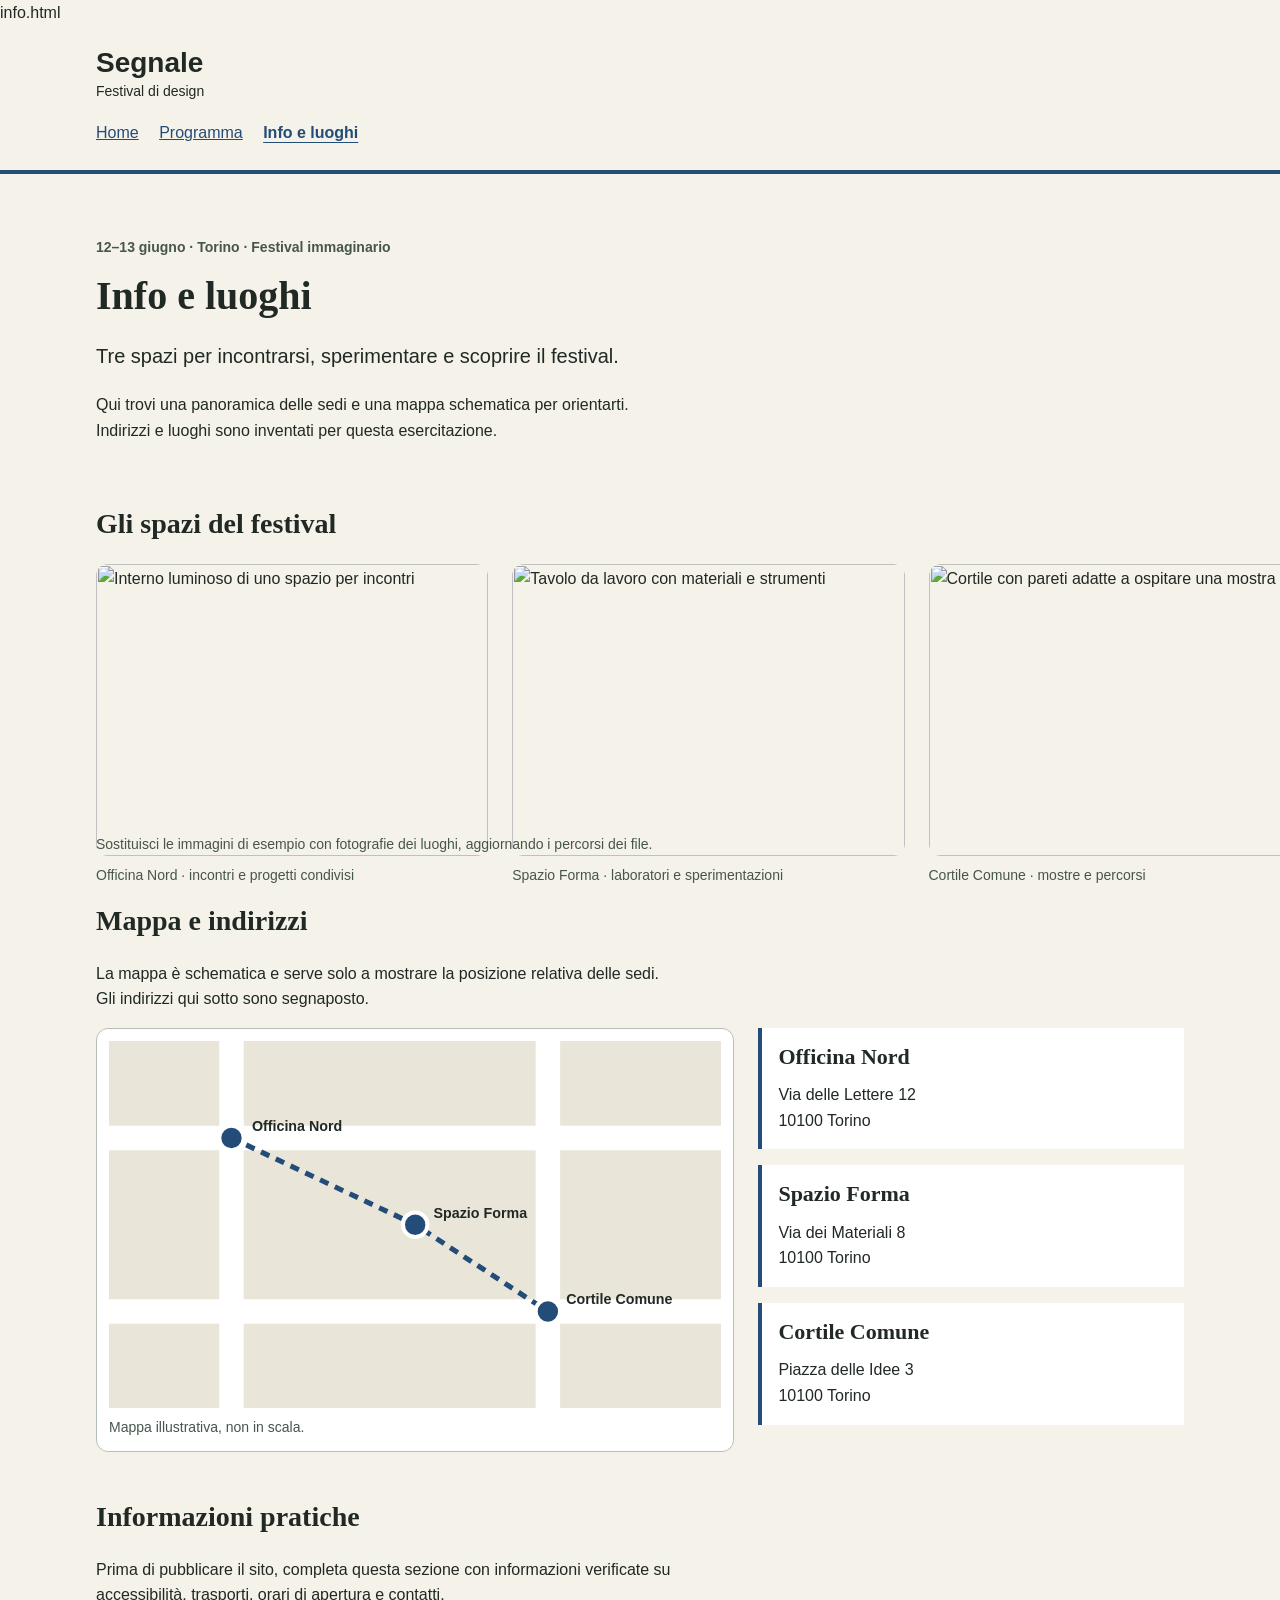
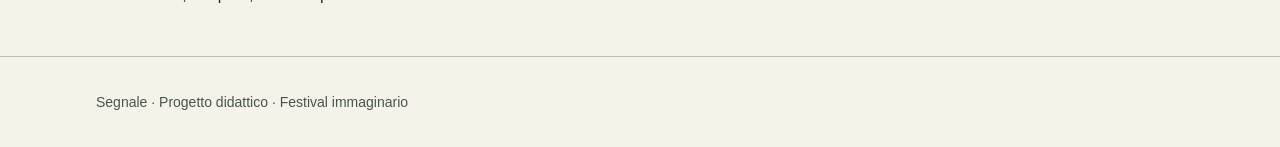
==== festival-segnale/info.html @ 9cc6844e "Info e luoghi" ====
info.html
<!doctype html>
<html lang="it">
<head>
  <meta charset="utf-8">
  <meta name="viewport" content="width=device-width, initial-scale=1">
  <title>Info e luoghi — Segnale</title>
  <link rel="stylesheet" href="style.css">
</head>
<body>
  <a class="skip-link" href="#contenuto">Vai al contenuto</a>

  <header class="site-header">
    <div class="container">
      <a class="brand" href="index.html">Segnale<span>Festival di design</span></a>
      <nav aria-label="Navigazione principale">
        <a href="index.html">Home</a>
        <a href="programma.html">Programma</a>
        <a href="info.html" aria-current="page">Info e luoghi</a>
      </nav>
    </div>
  </header>

  <main id="contenuto" class="container">
    <section class="intro">
      <p class="eyebrow">12–13 giugno · Torino · Festival immaginario</p>
      <h1>Info e luoghi</h1>
      <p class="lead">Tre spazi per incontrarsi, sperimentare e scoprire il festival.</p>
      <p class="reading-text">
        Qui trovi una panoramica delle sedi e una mappa schematica per orientarti.
        Indirizzi e luoghi sono inventati per questa esercitazione.
      </p>
    </section>

    <section class="content-section" aria-labelledby="galleria-titolo">
      <h2 id="galleria-titolo">Gli spazi del festival</h2>
      <div class="photo-gallery">
        <figure>
          <img src="assets/officina-nord.jpg" alt="Interno luminoso di uno spazio per incontri">
          <figcaption>Officina Nord · incontri e progetti condivisi</figcaption>
        </figure>
        <figure>
          <img src="assets/spazio-forma.jpg" alt="Tavolo da lavoro con materiali e strumenti">
          <figcaption>Spazio Forma · laboratori e sperimentazioni</figcaption>
        </figure>
        <figure>
          <img src="assets/cortile-comune.jpg" alt="Cortile con pareti adatte a ospitare una mostra">
          <figcaption>Cortile Comune · mostre e percorsi</figcaption>
        </figure>
      </div>
      <p class="image-note">
        Sostituisci le immagini di esempio con fotografie dei luoghi, aggiornando i percorsi dei file.
      </p>
    </section>

    <section class="content-section" aria-labelledby="mappa-titolo">
      <h2 id="mappa-titolo">Mappa e indirizzi</h2>
      <p class="reading-text">
        La mappa è schematica e serve solo a mostrare la posizione relativa delle sedi.
        Gli indirizzi qui sotto sono segnaposto.
      </p>

      <div class="map-layout">
        <div class="map-panel">
          <svg class="festival-map" viewBox="0 0 600 360" role="img"
               aria-labelledby="map-title map-desc">
            <title id="map-title">Mappa schematica delle sedi del festival</title>
            <desc id="map-desc">
              Tre sedi immaginarie collegate da un percorso: Officina Nord,
              Spazio Forma e Cortile Comune.
            </desc>

            <rect width="600" height="360" fill="#e9e5d9"/>
            <path class="map-road" d="M0 95 H600 M0 265 H600 M120 0 V360 M430 0 V360"/>
            <path class="map-route" d="M120 95 L300 180 L430 265"/>

            <circle class="map-point" cx="120" cy="95" r="12"/>
            <circle class="map-point" cx="300" cy="180" r="12"/>
            <circle class="map-point" cx="430" cy="265" r="12"/>

            <text x="140" y="88">Officina Nord</text>
            <text x="318" y="173">Spazio Forma</text>
            <text x="448" y="258">Cortile Comune</text>
          </svg>
          <p class="map-caption">Mappa illustrativa, non in scala.</p>
        </div>

        <address class="venue-addresses">
          <div>
            <h3>Officina Nord</h3>
            <p>Via delle Lettere 12<br>10100 Torino</p>
          </div>
          <div>
            <h3>Spazio Forma</h3>
            <p>Via dei Materiali 8<br>10100 Torino</p>
          </div>
          <div>
            <h3>Cortile Comune</h3>
            <p>Piazza delle Idee 3<br>10100 Torino</p>
          </div>
        </address>
      </div>
    </section>

    <section class="content-section" aria-labelledby="accesso-titolo">
      <h2 id="accesso-titolo">Informazioni pratiche</h2>
      <p class="reading-text">
        Prima di pubblicare il sito, completa questa sezione con informazioni verificate
        su accessibilità, trasporti, orari di apertura e contatti.
      </p>
    </section>
  </main>

  <footer class="site-footer">
    <div class="container">
      <p>Segnale · Progetto didattico · Festival immaginario</p>
    </div>
  </footer>
</body>
</html>
---- festival-segnale/style.css ----
/* Segnale: esempio completo della consegna su Home e Programma. */

/* Valori condivisi: le regole interessate li richiamano con var(). */
:root {
  --colore-primario: #234c78;
  --colore-primario-scuro: #163454;
  --colore-sfondo: #f5f2e9;
  --colore-testo: #202923;
  --font-testo: Arial, Helvetica, sans-serif;
  --font-titoli: Georgia, "Times New Roman", serif;
}

* {
  box-sizing: border-box;
}

body {
  margin: 0;
  background: var(--colore-sfondo);
  color: var(--colore-testo);
  font-family: var(--font-testo);
  font-size: 1rem;
  line-height: 1.6;
}

a {
  color: var(--colore-primario);
}

a:hover {
  text-decoration: underline;
}

a:focus {
  outline: 3px solid var(--colore-testo);
}

.container {
  width: 92%;
  max-width: 68rem;
  margin: 0 auto;
}

.site-header {
  padding: 1.25rem 0;
  border-bottom: 4px solid var(--colore-primario);
}

.brand {
  display: inline-block;
  color: var(--colore-testo);
  font-size: 1.75rem;
  font-weight: bold;
  line-height: 1.2;
  text-decoration: none;
}

.brand span {
  display: block;
  margin-top: 0.25rem;
  font-size: 0.875rem;
  font-weight: normal;
}

nav {
  margin-top: 1rem;
}

nav a {
  display: inline-block;
  margin-right: 1rem;
  padding: 0.25rem 0;
}


.intro {
  padding: 3rem 0 1rem;
}

.eyebrow,
.event-meta {
  color: #46564b;
  font-size: 0.875rem;
  font-weight: bold;
}

h1,
h2,
h3 {
  font-family: var(--font-titoli);
  line-height: 1.2;
}

h1 {
  max-width: 18ch;
  margin: 0.75rem 0 1.25rem;
  font-size: 2.5rem;
}

h2 {
  font-size: 1.75rem;
}

h3 {
  margin: 0.5rem 0 0.75rem;
  font-size: 1.375rem;
}

.lead {
  max-width: 48ch;
  font-size: 1.25rem;
}

.reading-text {
  max-width: 65ch;
}

.button-link {
  display: inline-block;
  margin-top: 1rem;
  padding: 0.75rem 1.25rem;
  border-radius: 0.5rem;
  background: var(--colore-primario);
  color: #ffffff;
  font-weight: bold;
  text-decoration: none;
}

.button-link:hover {
  background: var(--colore-primario-scuro);
}

.content-section {
  margin: 2rem 0 3rem;
}

.festival-image {
  display: block;
  width: 100%;
  max-width: 54rem;
  height: auto;
  margin-top: 1.5rem;
  border-radius: 0.75rem;
}

.venues {
  padding-left: 1.25rem;
}

.venues li {
  margin-bottom: 0.5rem;
}

/* Disposizione di base: una colonna. */
.event-grid {
  display: grid;
  grid-template-columns: 1fr;
  gap: 2rem;
}

.event-card {
  overflow: hidden;
  border: 1px solid #b7c0b7;
  border-radius: 0.75rem;
  background: #ffffff;
}

.event-card img {
  display: block;
  width: 100%;
  height: auto;
}

.event-body {
  padding: 1.5rem;
}

.event-place {
  margin-bottom: 0;
  color: #46564b;
  font-size: 0.875rem;
}

.site-footer {
  padding: 1.25rem 0;
  border-top: 1px solid #b7c0b7;
  color: #46564b;
  font-size: 0.875rem;
}

.skip-link {
  position: absolute;
  top: -6rem;
  left: 1rem;
  padding: 0.75rem 1rem;
  background: #ffffff;
  color: var(--colore-testo);
}

.skip-link:focus {
  top: 1rem;
}

/* Da 600 px: due colonne. */
@media (min-width: 600px) {
  .event-grid {
    grid-template-columns: repeat(2, 1fr);
  }
}

/* Da 1024 px: tre colonne. Questa regola segue quella da 600 px. */
@media (min-width: 1024px) {
  .event-grid {
    grid-template-columns: repeat(3, 1fr);
  }
}
nav a[aria-current="page"] {
  font-weight: bold;
  text-decoration: underline;
  text-underline-offset: 0.25em;
}

.photo-gallery {
  display: grid;
  grid-template-columns: 1fr;
  gap: 1.5rem;
}

.photo-gallery figure {
  margin: 0;
}

.photo-gallery img {
  display: block;
  width: 100%;
  aspect-ratio: 3 / 2;
  object-fit: cover;
  border-radius: 0.75rem;
}

.photo-gallery figcaption,
.image-note,
.map-caption {
  margin-top: 0.5rem;
  color: #46564b;
  font-size: 0.875rem;
}

.map-layout {
  display: grid;
  grid-template-columns: 1fr;
  gap: 1.5rem;
  align-items: start;
}

.map-panel {
  min-width: 0;
  padding: 0.75rem;
  border: 1px solid #b7c0b7;
  border-radius: 0.75rem;
  background: #fff;
}

.festival-map {
  display: block;
  width: 100%;
  height: auto;
  font-family: Arial, Helvetica, sans-serif;
}

.festival-map text {
  fill: #202923;
  font-size: 14px;
  font-weight: bold;
}

.map-road {
  fill: none;
  stroke: #fff;
  stroke-width: 24;
}

.map-route {
  fill: none;
  stroke: #234c78;
  stroke-width: 5;
  stroke-dasharray: 9 7;
}

.map-point {
  fill: #234c78;
  stroke: #fff;
  stroke-width: 4;
}

.map-caption {
  margin-bottom: 0;
}

.venue-addresses {
  font-style: normal;
}

.venue-addresses > div {
  margin-bottom: 1rem;
  padding: 1rem;
  border-left: 4px solid var(--colore-primario);
  background: #fff;
}

.venue-addresses h3,
.venue-addresses p {
  margin-top: 0;
}

.venue-addresses p {
  margin-bottom: 0;
}

@media (min-width: 600px) {
  .photo-gallery {
    grid-template-columns: repeat(2, 1fr);
  }
}

@media (min-width: 1024px) {
  .photo-gallery {
    grid-template-columns: repeat(3, 1fr);
  }

  .map-layout {
    grid-template-columns: 3fr 2fr;
  }
}
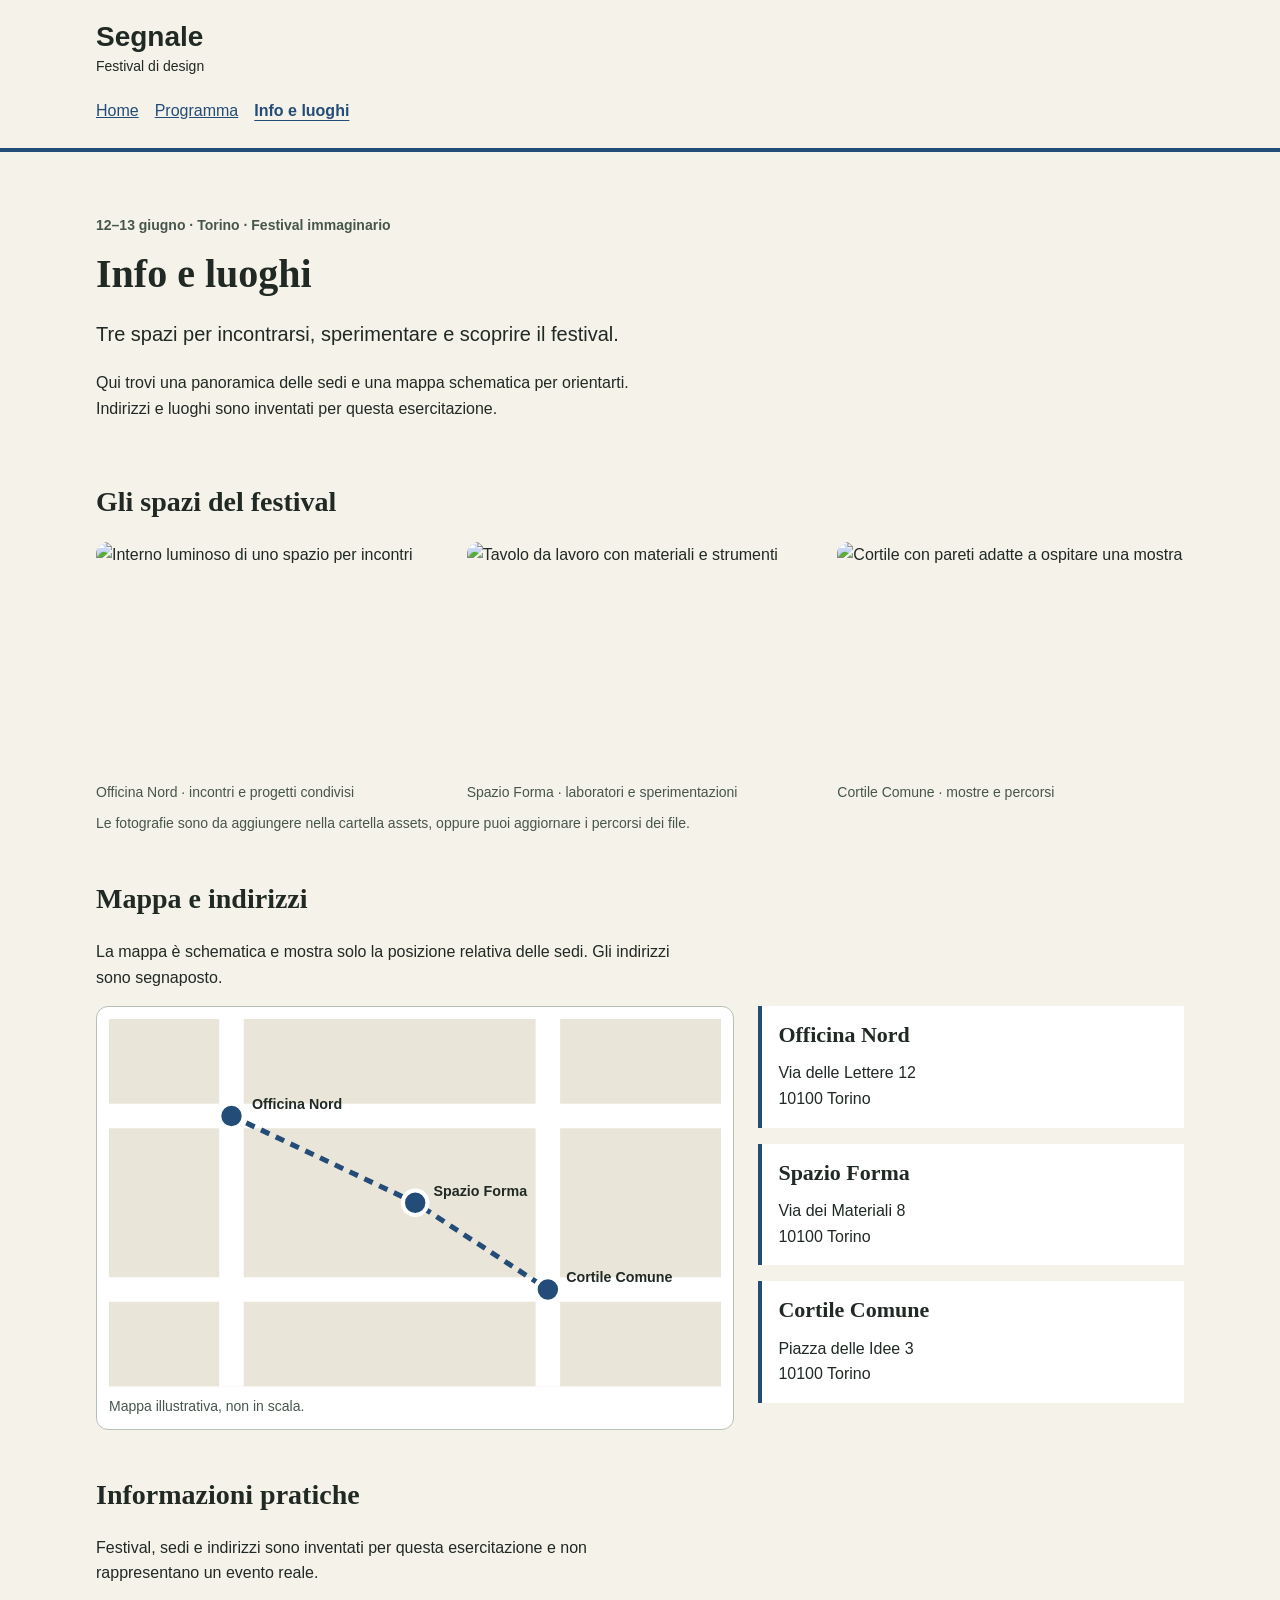
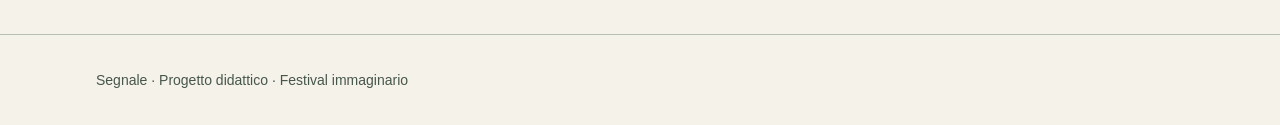
==== commit b48a882c: "Pagina e navigazione" ====
--- a/festival-segnale/info.html
+++ b/festival-segnale/info.html
@@ -1,4 +1,3 @@
-info.html
 <!doctype html>
 <html lang="it">
 <head>
@@ -12,7 +11,10 @@
 
   <header class="site-header">
     <div class="container">
-      <a class="brand" href="index.html">Segnale<span>Festival di design</span></a>
+      <a class="brand" href="index.html">
+        Segnale<span>Festival di design</span>
+      </a>
+
       <nav aria-label="Navigazione principale">
         <a href="index.html">Home</a>
         <a href="programma.html">Programma</a>
@@ -34,30 +36,34 @@
 
     <section class="content-section" aria-labelledby="galleria-titolo">
       <h2 id="galleria-titolo">Gli spazi del festival</h2>
+
       <div class="photo-gallery">
         <figure>
           <img src="assets/officina-nord.jpg" alt="Interno luminoso di uno spazio per incontri">
           <figcaption>Officina Nord · incontri e progetti condivisi</figcaption>
         </figure>
+
         <figure>
           <img src="assets/spazio-forma.jpg" alt="Tavolo da lavoro con materiali e strumenti">
           <figcaption>Spazio Forma · laboratori e sperimentazioni</figcaption>
         </figure>
+
         <figure>
           <img src="assets/cortile-comune.jpg" alt="Cortile con pareti adatte a ospitare una mostra">
           <figcaption>Cortile Comune · mostre e percorsi</figcaption>
         </figure>
       </div>
+
       <p class="image-note">
-        Sostituisci le immagini di esempio con fotografie dei luoghi, aggiornando i percorsi dei file.
+        Le fotografie sono da aggiungere nella cartella assets, oppure puoi aggiornare i percorsi dei file.
       </p>
     </section>
 
     <section class="content-section" aria-labelledby="mappa-titolo">
       <h2 id="mappa-titolo">Mappa e indirizzi</h2>
       <p class="reading-text">
-        La mappa è schematica e serve solo a mostrare la posizione relativa delle sedi.
-        Gli indirizzi qui sotto sono segnaposto.
+        La mappa è schematica e mostra solo la posizione relativa delle sedi.
+        Gli indirizzi sono segnaposto.
       </p>
 
       <div class="map-layout">
@@ -90,10 +96,12 @@
             <h3>Officina Nord</h3>
             <p>Via delle Lettere 12<br>10100 Torino</p>
           </div>
+
           <div>
             <h3>Spazio Forma</h3>
             <p>Via dei Materiali 8<br>10100 Torino</p>
           </div>
+
           <div>
             <h3>Cortile Comune</h3>
             <p>Piazza delle Idee 3<br>10100 Torino</p>
@@ -102,11 +110,11 @@
       </div>
     </section>
 
-    <section class="content-section" aria-labelledby="accesso-titolo">
-      <h2 id="accesso-titolo">Informazioni pratiche</h2>
+    <section class="content-section" aria-labelledby="info-pratiche-titolo">
+      <h2 id="info-pratiche-titolo">Informazioni pratiche</h2>
       <p class="reading-text">
-        Prima di pubblicare il sito, completa questa sezione con informazioni verificate
-        su accessibilità, trasporti, orari di apertura e contatti.
+        Festival, sedi e indirizzi sono inventati per questa esercitazione e non rappresentano
+        un evento reale.
       </p>
     </section>
   </main>
@@ -118,4 +126,3 @@
   </footer>
 </body>
 </html>
-
--- a/festival-segnale/style.css
+++ b/festival-segnale/style.css
@@ -1,6 +1,5 @@
-/* Segnale: esempio completo della consegna su Home e Programma. */
-
-/* Valori condivisi: le regole interessate li richiamano con var(). */
+/* Segnale: stili condivisi per tutte le pagine. */
+
 :root {
   --colore-primario: #234c78;
   --colore-primario-scuro: #163454;
@@ -63,15 +62,22 @@
 }
 
 nav {
+  display: flex;
+  flex-wrap: wrap;
+  gap: 0 1rem;
   margin-top: 1rem;
 }
 
 nav a {
   display: inline-block;
-  margin-right: 1rem;
   padding: 0.25rem 0;
 }
 
+nav a[aria-current="page"] {
+  font-weight: bold;
+  text-decoration: underline;
+  text-underline-offset: 0.25em;
+}
 
 .intro {
   padding: 3rem 0 1rem;
@@ -121,7 +127,7 @@
   padding: 0.75rem 1.25rem;
   border-radius: 0.5rem;
   background: var(--colore-primario);
-  color: #ffffff;
+  color: #fff;
   font-weight: bold;
   text-decoration: none;
 }
@@ -151,18 +157,19 @@
   margin-bottom: 0.5rem;
 }
 
-/* Disposizione di base: una colonna. */
+/* Programma: una colonna di base. */
 .event-grid {
   display: grid;
-  grid-template-columns: 1fr;
+  grid-template-columns: minmax(0, 1fr);
   gap: 2rem;
 }
 
 .event-card {
+  min-width: 0;
   overflow: hidden;
   border: 1px solid #b7c0b7;
   border-radius: 0.75rem;
-  background: #ffffff;
+  background: #fff;
 }
 
 .event-card img {
@@ -181,52 +188,15 @@
   font-size: 0.875rem;
 }
 
-.site-footer {
-  padding: 1.25rem 0;
-  border-top: 1px solid #b7c0b7;
-  color: #46564b;
-  font-size: 0.875rem;
-}
-
-.skip-link {
-  position: absolute;
-  top: -6rem;
-  left: 1rem;
-  padding: 0.75rem 1rem;
-  background: #ffffff;
-  color: var(--colore-testo);
-}
-
-.skip-link:focus {
-  top: 1rem;
-}
-
-/* Da 600 px: due colonne. */
-@media (min-width: 600px) {
-  .event-grid {
-    grid-template-columns: repeat(2, 1fr);
-  }
-}
-
-/* Da 1024 px: tre colonne. Questa regola segue quella da 600 px. */
-@media (min-width: 1024px) {
-  .event-grid {
-    grid-template-columns: repeat(3, 1fr);
-  }
-}
-nav a[aria-current="page"] {
-  font-weight: bold;
-  text-decoration: underline;
-  text-underline-offset: 0.25em;
-}
-
+/* Galleria della pagina Info. */
 .photo-gallery {
   display: grid;
-  grid-template-columns: 1fr;
+  grid-template-columns: minmax(0, 1fr);
   gap: 1.5rem;
 }
 
 .photo-gallery figure {
+  min-width: 0;
   margin: 0;
 }
 
@@ -246,9 +216,10 @@
   font-size: 0.875rem;
 }
 
+/* Mappa e indirizzi della pagina Info. */
 .map-layout {
   display: grid;
-  grid-template-columns: 1fr;
+  grid-template-columns: minmax(0, 1fr);
   gap: 1.5rem;
   align-items: start;
 }
@@ -298,6 +269,8 @@
 }
 
 .venue-addresses {
+  min-width: 0;
+  margin: 0;
   font-style: normal;
 }
 
@@ -317,18 +290,43 @@
   margin-bottom: 0;
 }
 
+.site-footer {
+  padding: 1.25rem 0;
+  border-top: 1px solid #b7c0b7;
+  color: #46564b;
+  font-size: 0.875rem;
+}
+
+.skip-link {
+  position: absolute;
+  top: -6rem;
+  left: 1rem;
+  z-index: 1;
+  padding: 0.75rem 1rem;
+  background: #fff;
+  color: var(--colore-testo);
+}
+
+.skip-link:focus {
+  top: 1rem;
+}
+
+/* Da 600 px: due colonne. */
 @media (min-width: 600px) {
+  .event-grid,
   .photo-gallery {
-    grid-template-columns: repeat(2, 1fr);
+    grid-template-columns: repeat(2, minmax(0, 1fr));
   }
 }
 
+/* Da 1024 px: tre colonne per eventi e galleria. */
 @media (min-width: 1024px) {
+  .event-grid,
   .photo-gallery {
-    grid-template-columns: repeat(3, 1fr);
+    grid-template-columns: repeat(3, minmax(0, 1fr));
   }
 
   .map-layout {
-    grid-template-columns: 3fr 2fr;
+    grid-template-columns: minmax(0, 3fr) minmax(0, 2fr);
   }
 }
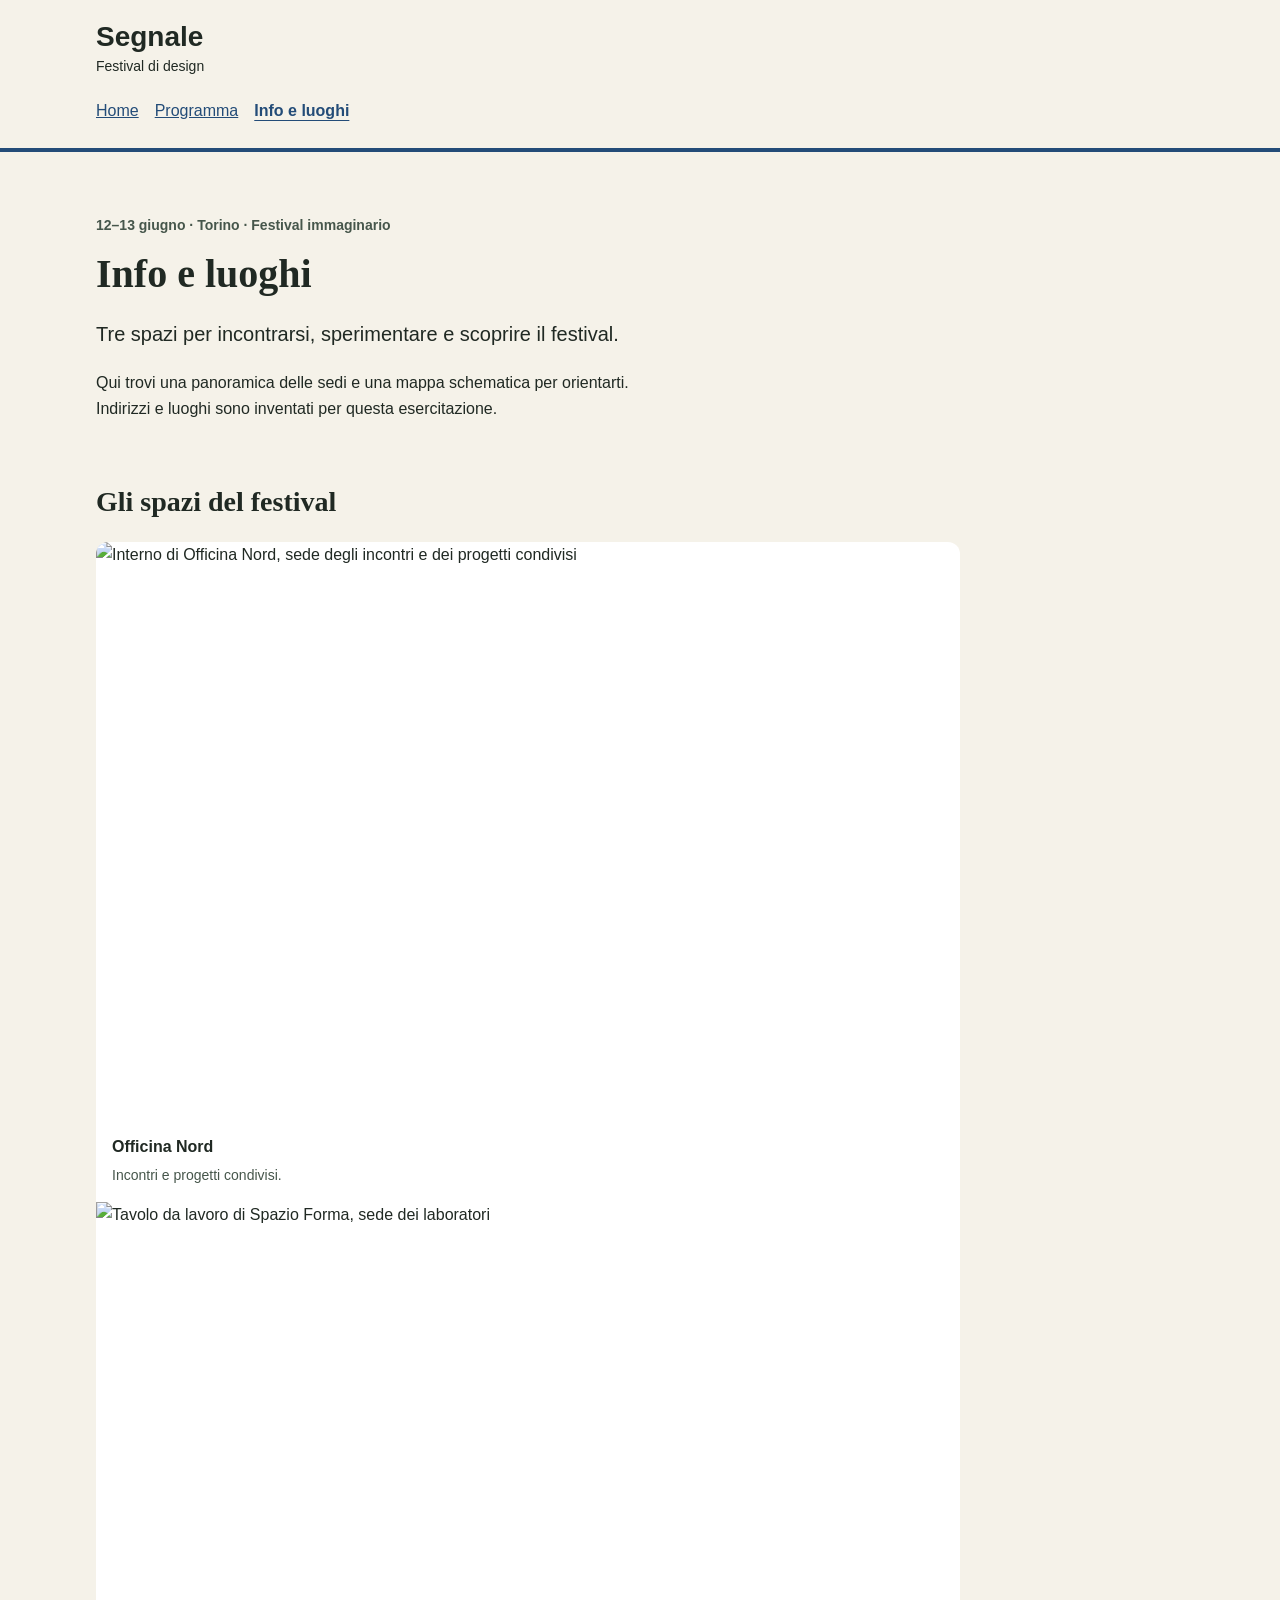
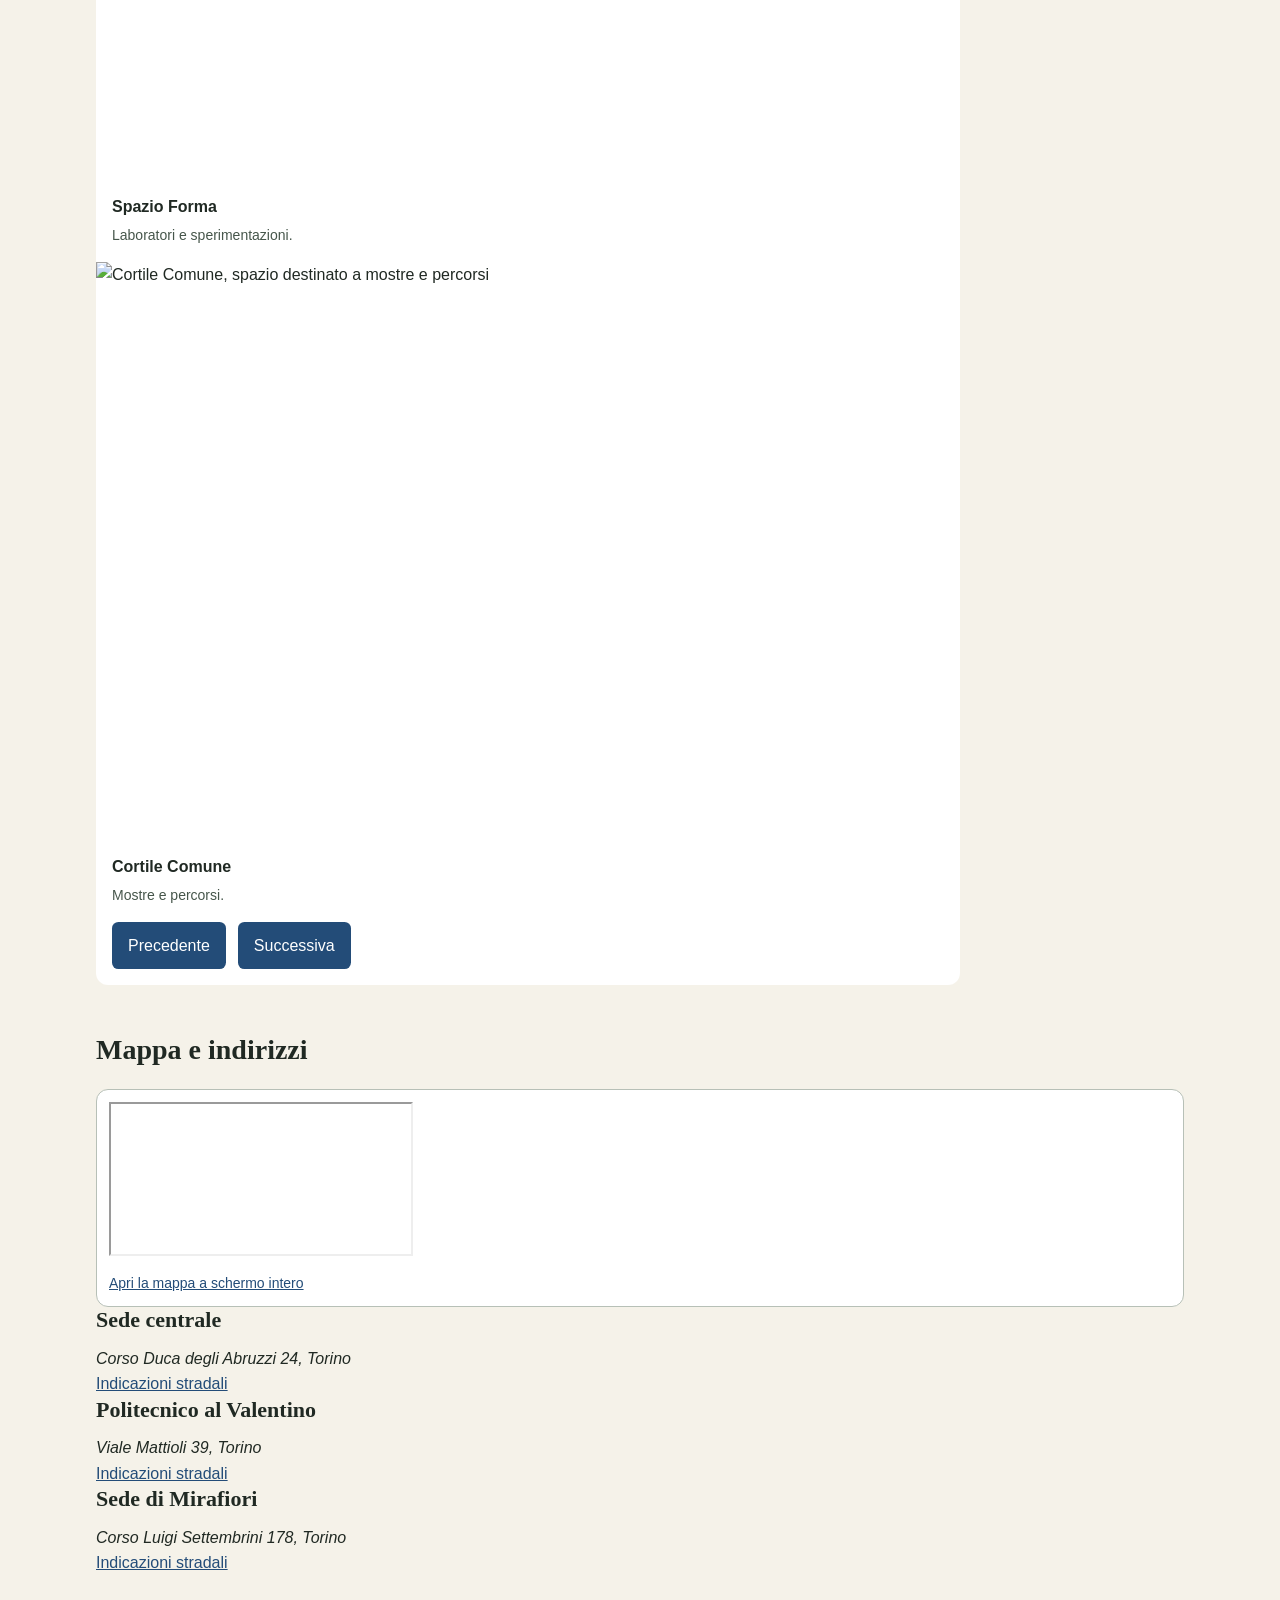
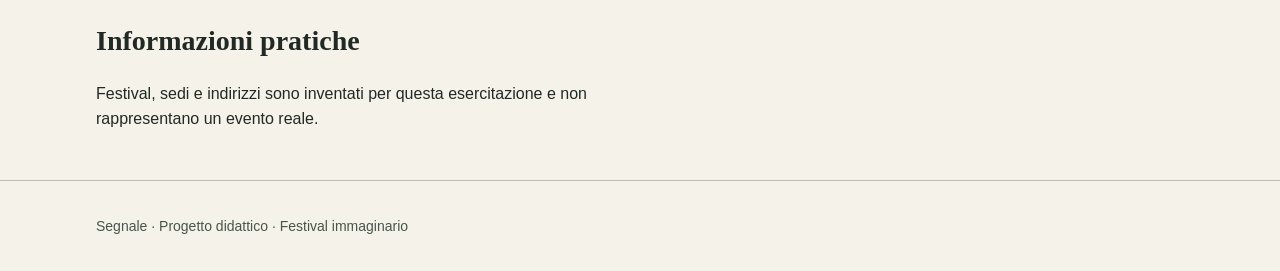
==== commit 2794097a: "Mappa" ====
--- a/festival-segnale/info.html
+++ b/festival-segnale/info.html
@@ -5,6 +5,9 @@
   <meta name="viewport" content="width=device-width, initial-scale=1">
   <title>Info e luoghi — Segnale</title>
   <link rel="stylesheet" href="style.css">
+  <link
+  rel="stylesheet"
+  href="https://cdnjs.cloudflare.com/ajax/libs/Swiper/14.4.0/swiper-bundle.min.css">
 </head>
 <body>
   <a class="skip-link" href="#contenuto">Vai al contenuto</a>
@@ -35,80 +38,111 @@
     </section>
 
     <section class="content-section" aria-labelledby="galleria-titolo">
-      <h2 id="galleria-titolo">Gli spazi del festival</h2>
+  <h2 id="galleria-titolo">Gli spazi del festival</h2>
 
-      <div class="photo-gallery">
-        <figure>
-          <img src="assets/officina-nord.jpg" alt="Interno luminoso di uno spazio per incontri">
-          <figcaption>Officina Nord · incontri e progetti condivisi</figcaption>
-        </figure>
+  <div class="swiper luoghi-swiper">
+    <div class="swiper-wrapper">
+      <figure class="swiper-slide">
+        <img
+          src="assets/luoghi/officina-nord.jpg"
+          alt="Interno di Officina Nord, sede degli incontri e dei progetti condivisi">
+        <figcaption>
+          <strong>Officina Nord</strong>
+          <span>Incontri e progetti condivisi.</span>
+        </figcaption>
+      </figure>
 
-        <figure>
-          <img src="assets/spazio-forma.jpg" alt="Tavolo da lavoro con materiali e strumenti">
-          <figcaption>Spazio Forma · laboratori e sperimentazioni</figcaption>
-        </figure>
+      <figure class="swiper-slide">
+        <img
+          src="assets/luoghi/spazio-forma.jpg"
+          alt="Tavolo da lavoro di Spazio Forma, sede dei laboratori">
+        <figcaption>
+          <strong>Spazio Forma</strong>
+          <span>Laboratori e sperimentazioni.</span>
+        </figcaption>
+      </figure>
 
-        <figure>
-          <img src="assets/cortile-comune.jpg" alt="Cortile con pareti adatte a ospitare una mostra">
-          <figcaption>Cortile Comune · mostre e percorsi</figcaption>
-        </figure>
-      </div>
+      <figure class="swiper-slide">
+        <img
+          src="assets/luoghi/cortile-comune.jpg"
+          alt="Cortile Comune, spazio destinato a mostre e percorsi">
+        <figcaption>
+          <strong>Cortile Comune</strong>
+          <span>Mostre e percorsi.</span>
+        </figcaption>
+      </figure>
+    </div>
 
-      <p class="image-note">
-        Le fotografie sono da aggiungere nella cartella assets, oppure puoi aggiornare i percorsi dei file.
-      </p>
-    </section>
+    <div class="luoghi-controls">
+      <button class="luoghi-prev" type="button" aria-label="Fotografia precedente">
+        Precedente
+      </button>
+      <button class="luoghi-next" type="button" aria-label="Fotografia successiva">
+        Successiva
+      </button>
+    </div>
+  </div>
+</section>
+
 
     <section class="content-section" aria-labelledby="mappa-titolo">
-      <h2 id="mappa-titolo">Mappa e indirizzi</h2>
-      <p class="reading-text">
-        La mappa è schematica e mostra solo la posizione relativa delle sedi.
-        Gli indirizzi sono segnaposto.
-      </p>
+  <h2 id="mappa-titolo">Mappa e indirizzi</h2>
 
-      <div class="map-layout">
-        <div class="map-panel">
-          <svg class="festival-map" viewBox="0 0 600 360" role="img"
-               aria-labelledby="map-title map-desc">
-            <title id="map-title">Mappa schematica delle sedi del festival</title>
-            <desc id="map-desc">
-              Tre sedi immaginarie collegate da un percorso: Officina Nord,
-              Spazio Forma e Cortile Comune.
-            </desc>
+  <div class="map-panel">
+    <iframe
+      class="umap-iframe"
+      src="https://umap.openstreetmap.fr/it/map/segnale-sedi-del-festival-immaginario_1479665#14/45.046875/7.649660"
+      title="Mappa delle tre sedi del festival Segnale a Torino"
+      allowfullscreen
+      loading="lazy">
+    </iframe>
 
-            <rect width="600" height="360" fill="#e9e5d9"/>
-            <path class="map-road" d="M0 95 H600 M0 265 H600 M120 0 V360 M430 0 V360"/>
-            <path class="map-route" d="M120 95 L300 180 L430 265"/>
+    <p class="map-caption">
+      <a
+        href="https://umap.openstreetmap.fr/it/map/segnale-sedi-del-festival-immaginario_1479665#14/45.046875/7.649660"
+        target="_blank"
+        rel="noopener noreferrer">
+        Apri la mappa a schermo intero
+      </a>
+    </p>
+  </div>
 
-            <circle class="map-point" cx="120" cy="95" r="12"/>
-            <circle class="map-point" cx="300" cy="180" r="12"/>
-            <circle class="map-point" cx="430" cy="265" r="12"/>
+  <div class="venue-addresses">
+    <article class="venue-address">
+      <h3>Sede centrale</h3>
+      <address>Corso Duca degli Abruzzi 24, Torino</address>
+      <a
+        href="https://www.google.com/maps/dir/?api=1&amp;destination=Corso+Duca+degli+Abruzzi+24%2C+Torino"
+        target="_blank"
+        rel="noopener noreferrer">
+        Indicazioni stradali
+      </a>
+    </article>
 
-            <text x="140" y="88">Officina Nord</text>
-            <text x="318" y="173">Spazio Forma</text>
-            <text x="448" y="258">Cortile Comune</text>
-          </svg>
-          <p class="map-caption">Mappa illustrativa, non in scala.</p>
-        </div>
+    <article class="venue-address">
+      <h3>Politecnico al Valentino</h3>
+      <address>Viale Mattioli 39, Torino</address>
+      <a
+        href="https://www.google.com/maps/dir/?api=1&amp;destination=Viale+Mattioli+39%2C+Torino"
+        target="_blank"
+        rel="noopener noreferrer">
+        Indicazioni stradali
+      </a>
+    </article>
 
-        <address class="venue-addresses">
-          <div>
-            <h3>Officina Nord</h3>
-            <p>Via delle Lettere 12<br>10100 Torino</p>
-          </div>
+    <article class="venue-address">
+      <h3>Sede di Mirafiori</h3>
+      <address>Corso Luigi Settembrini 178, Torino</address>
+      <a
+        href="https://www.google.com/maps/dir/?api=1&amp;destination=Corso+Luigi+Settembrini+178%2C+Torino"
+        target="_blank"
+        rel="noopener noreferrer">
+        Indicazioni stradali
+      </a>
+    </article>
+  </div>
+</section>
 
-          <div>
-            <h3>Spazio Forma</h3>
-            <p>Via dei Materiali 8<br>10100 Torino</p>
-          </div>
-
-          <div>
-            <h3>Cortile Comune</h3>
-            <p>Piazza delle Idee 3<br>10100 Torino</p>
-          </div>
-        </address>
-      </div>
-    </section>
 
     <section class="content-section" aria-labelledby="info-pratiche-titolo">
       <h2 id="info-pratiche-titolo">Informazioni pratiche</h2>
@@ -124,5 +158,16 @@
       <p>Segnale · Progetto didattico · Festival immaginario</p>
     </div>
   </footer>
+  <script src="https://cdnjs.cloudflare.com/ajax/libs/Swiper/14.4.0/swiper-bundle.min.js"></script>
+<script>
+  new Swiper(".luoghi-swiper", {
+    slidesPerView: 1,
+    spaceBetween: 0,
+    navigation: {
+      prevEl: ".luoghi-prev",
+      nextEl: ".luoghi-next"
+    }
+  });
+</script>
 </body>
 </html>
--- a/festival-segnale/style.css
+++ b/festival-segnale/style.css
@@ -330,3 +330,62 @@
     grid-template-columns: minmax(0, 3fr) minmax(0, 2fr);
   }
 }
+/* Galleria Swiper della pagina Info e luoghi. */
+.luoghi-swiper {
+  width: 100%;
+  max-width: 54rem;
+  min-width: 0;
+  overflow: hidden;
+  border-radius: 0.75rem;
+}
+
+.luoghi-swiper .swiper-slide {
+  min-width: 0;
+  margin: 0;
+  background: #fff;
+}
+
+.luoghi-swiper .swiper-slide img {
+  display: block;
+  width: 100%;
+  aspect-ratio: 3 / 2;
+  object-fit: cover;
+}
+
+.luoghi-swiper figcaption {
+  display: grid;
+  gap: 0.25rem;
+  padding: 1rem;
+}
+
+.luoghi-swiper figcaption span {
+  color: #46564b;
+  font-size: 0.875rem;
+}
+
+.luoghi-controls {
+  display: flex;
+  flex-wrap: wrap;
+  gap: 0.75rem;
+  padding: 0 1rem 1rem;
+  background: #fff;
+}
+
+.luoghi-controls button {
+  padding: 0.65rem 1rem;
+  border: 0;
+  border-radius: 0.4rem;
+  background: var(--colore-primario);
+  color: #fff;
+  font: inherit;
+  cursor: pointer;
+}
+
+.luoghi-controls button:hover {
+  background: var(--colore-primario-scuro);
+}
+
+.luoghi-controls button:focus-visible {
+  outline: 3px solid var(--colore-testo);
+  outline-offset: 3px;
+}
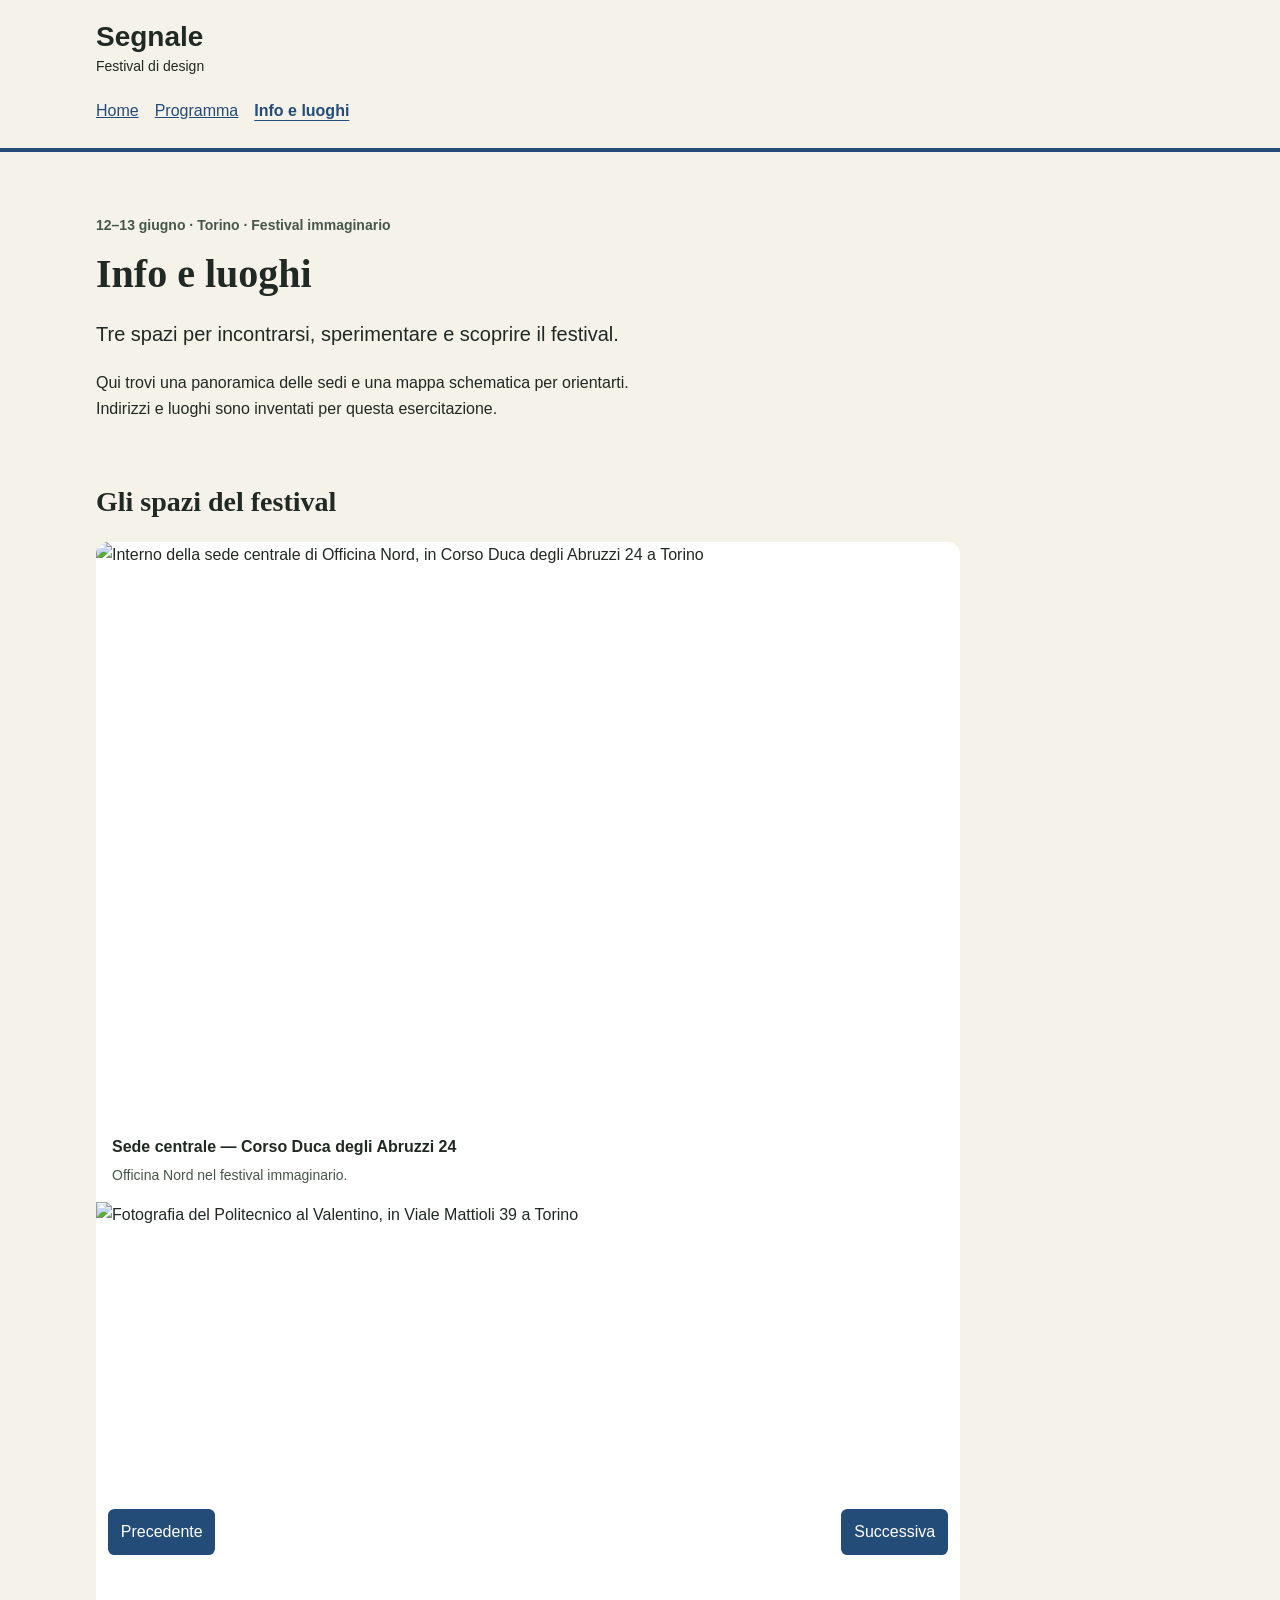
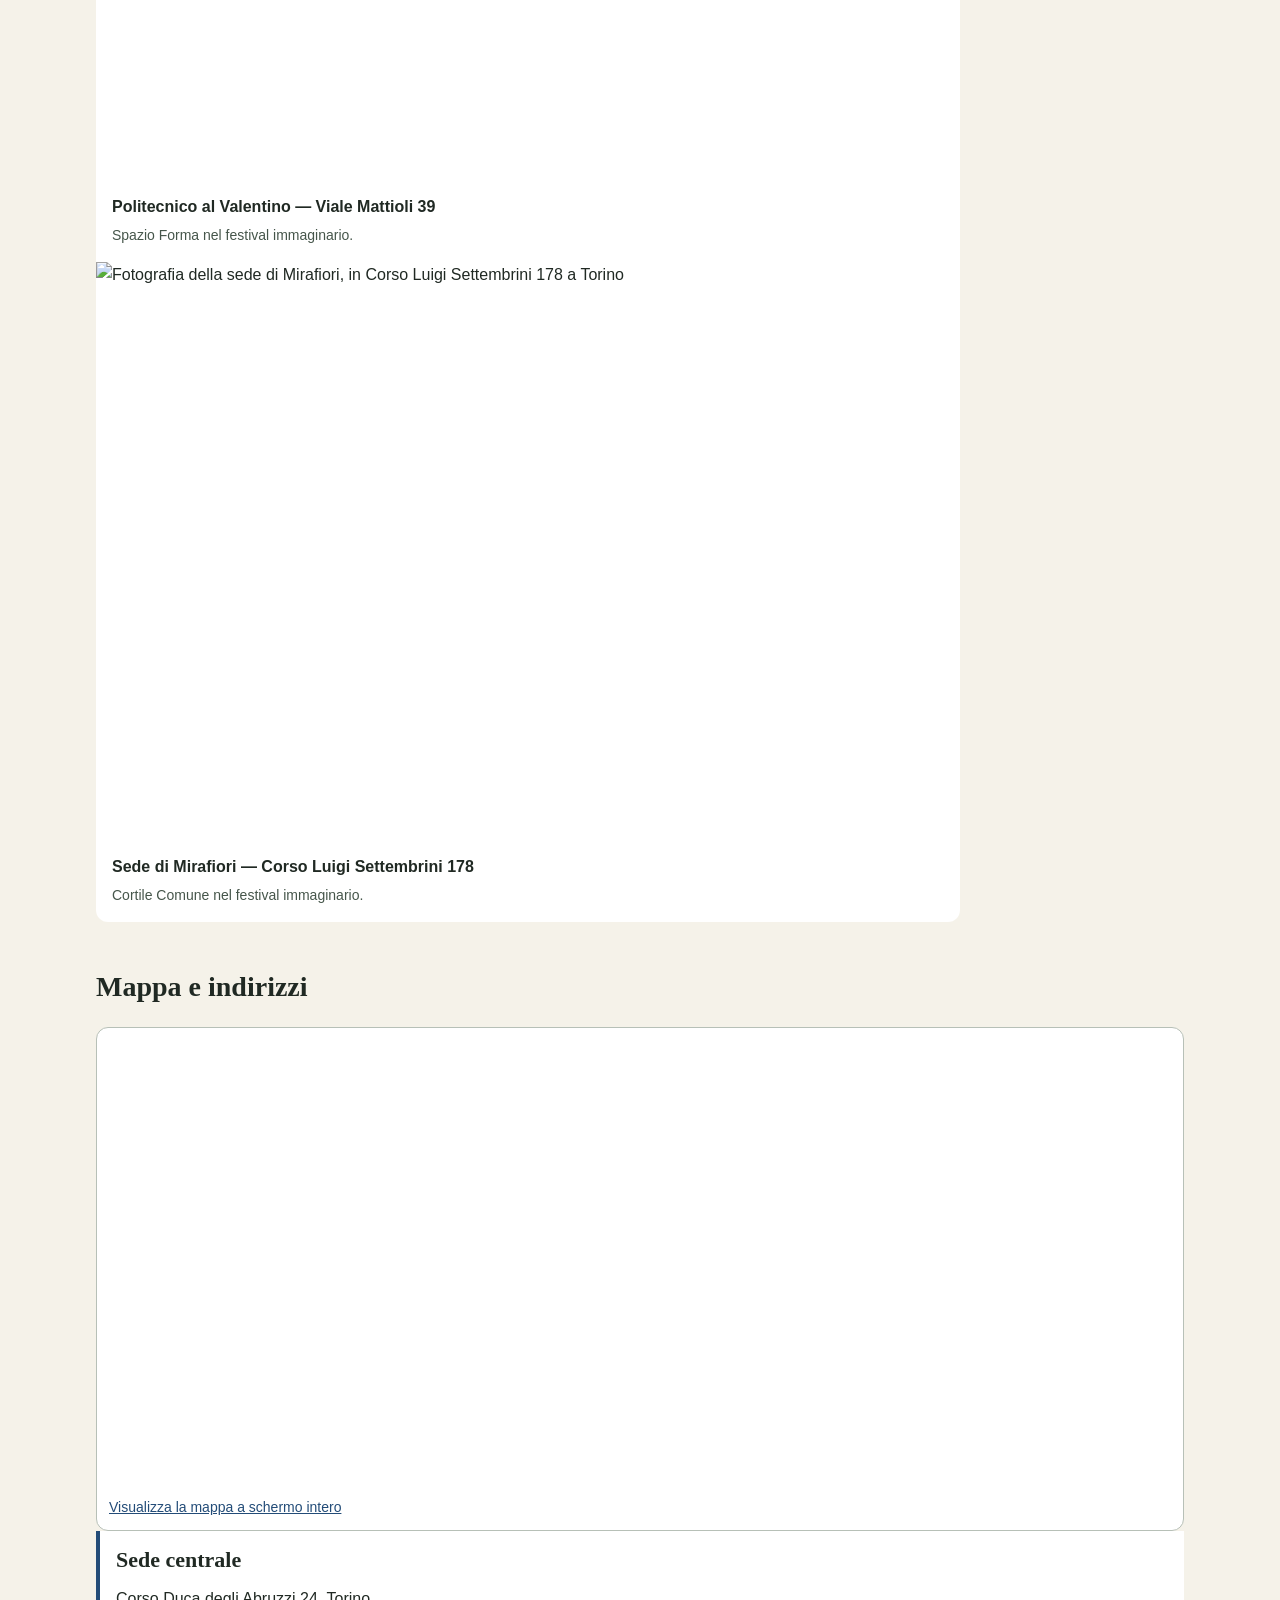
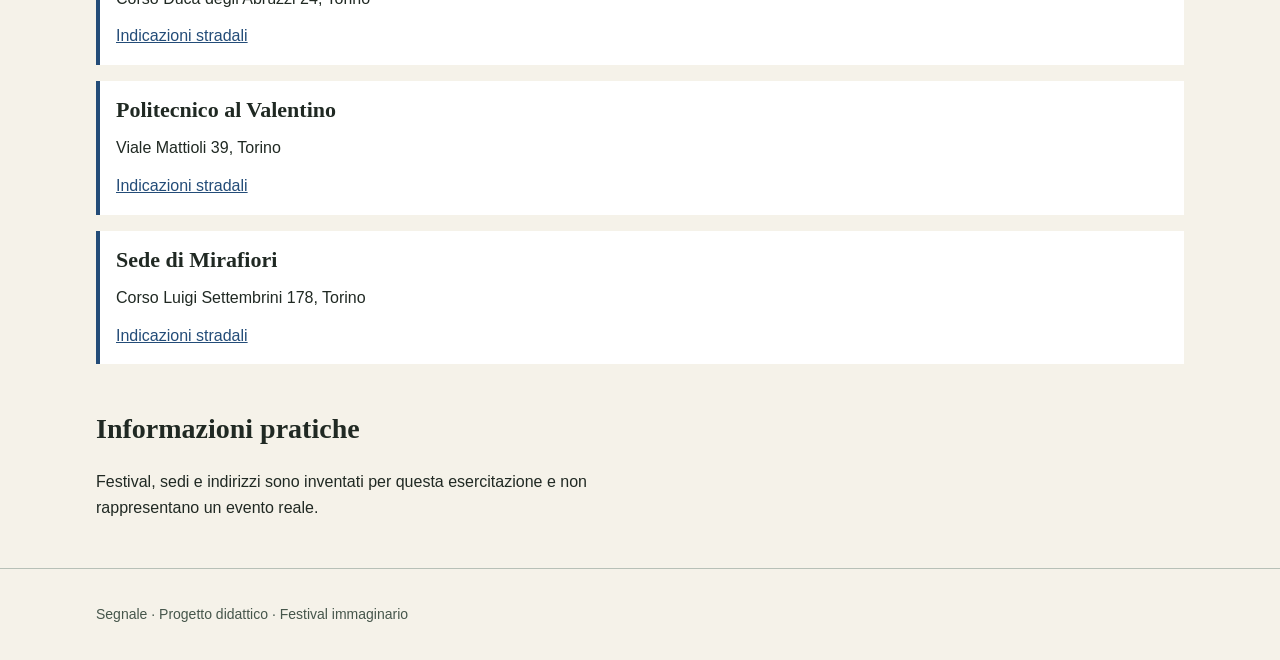
==== commit 62e7e976: "Sist. mappa, swiper e immagini" ====
--- a/festival-segnale/info.html
+++ b/festival-segnale/info.html
@@ -5,9 +5,10 @@
   <meta name="viewport" content="width=device-width, initial-scale=1">
   <title>Info e luoghi — Segnale</title>
   <link rel="stylesheet" href="style.css">
-  <link
+<link
   rel="stylesheet"
-  href="https://cdnjs.cloudflare.com/ajax/libs/Swiper/14.4.0/swiper-bundle.min.css">
+  href="https://cdn.jsdelivr.net/npm/swiper@14.4.0/swiper-bundle.min.css">
+
 </head>
 <body>
   <a class="skip-link" href="#contenuto">Vai al contenuto</a>
@@ -40,48 +41,49 @@
     <section class="content-section" aria-labelledby="galleria-titolo">
   <h2 id="galleria-titolo">Gli spazi del festival</h2>
 
-  <div class="swiper luoghi-swiper">
-    <div class="swiper-wrapper">
-      <figure class="swiper-slide">
-        <img
-          src="assets/luoghi/officina-nord.jpg"
-          alt="Interno di Officina Nord, sede degli incontri e dei progetti condivisi">
-        <figcaption>
-          <strong>Officina Nord</strong>
-          <span>Incontri e progetti condivisi.</span>
-        </figcaption>
-      </figure>
+<div class="swiper luoghi-swiper">
+  <div class="swiper-wrapper">
+    <figure class="swiper-slide">
+      <img
+        src="../Assets/luoghi/sede-centrale.jpg"
+        alt="Interno della sede centrale di Officina Nord, in Corso Duca degli Abruzzi 24 a Torino">
+      <figcaption>
+        <strong>Sede centrale — Corso Duca degli Abruzzi 24</strong>
+        <span>Officina Nord nel festival immaginario.</span>
+      </figcaption>
+    </figure>
 
-      <figure class="swiper-slide">
-        <img
-          src="assets/luoghi/spazio-forma.jpg"
-          alt="Tavolo da lavoro di Spazio Forma, sede dei laboratori">
-        <figcaption>
-          <strong>Spazio Forma</strong>
-          <span>Laboratori e sperimentazioni.</span>
-        </figcaption>
-      </figure>
+    <figure class="swiper-slide">
+      <img
+        src="../Assets/luoghi/politecnico-valentino.jpg"
+        alt="Fotografia del Politecnico al Valentino, in Viale Mattioli 39 a Torino">
+      <figcaption>
+        <strong>Politecnico al Valentino — Viale Mattioli 39</strong>
+        <span>Spazio Forma nel festival immaginario.</span>
+      </figcaption>
+    </figure>
 
-      <figure class="swiper-slide">
-        <img
-          src="assets/luoghi/cortile-comune.jpg"
-          alt="Cortile Comune, spazio destinato a mostre e percorsi">
-        <figcaption>
-          <strong>Cortile Comune</strong>
-          <span>Mostre e percorsi.</span>
-        </figcaption>
-      </figure>
-    </div>
+    <figure class="swiper-slide">
+      <img
+        src="../Assets/luoghi/mirafiori.jpg"
+        alt="Fotografia della sede di Mirafiori, in Corso Luigi Settembrini 178 a Torino">
+      <figcaption>
+        <strong>Sede di Mirafiori — Corso Luigi Settembrini 178</strong>
+        <span>Cortile Comune nel festival immaginario.</span>
+      </figcaption>
+    </figure>
+  </div>
 
-    <div class="luoghi-controls">
-      <button class="luoghi-prev" type="button" aria-label="Fotografia precedente">
-        Precedente
-      </button>
-      <button class="luoghi-next" type="button" aria-label="Fotografia successiva">
-        Successiva
-      </button>
-    </div>
+  <div class="luoghi-controls">
+    <button class="luoghi-prev" type="button" aria-label="Fotografia precedente">
+      Precedente
+    </button>
+    <button class="luoghi-next" type="button" aria-label="Fotografia successiva">
+      Successiva
+    </button>
   </div>
+</div>
+
 </section>
 
 
@@ -90,21 +92,24 @@
 
   <div class="map-panel">
     <iframe
-      class="umap-iframe"
-      src="https://umap.openstreetmap.fr/it/map/segnale-sedi-del-festival-immaginario_1479665#14/45.046875/7.649660"
-      title="Mappa delle tre sedi del festival Segnale a Torino"
-      allowfullscreen
-      loading="lazy">
+        id="mappa-sedi"
+        class="umap-iframe"
+        title="Mappa delle tre sedi di riferimento per il festival Segnale a Torino"
+        src="https://umap.openstreetmap.fr/it/map/segnale-sedi-del-festival-immaginario_1479665?scaleControl=false&amp;miniMapControl=false&amp;scrollWheelZoom=false&amp;zoomControl=true&amp;editMode=disabled&amp;moreControl=true&amp;searchControl=null&amp;tilelayersControl=null&amp;embedControl=null&amp;datalayersControl=true&amp;onLoadPanel=none&amp;captionBar=false&amp;captionMenus=true#12/45.0465/7.6528"
+        allowfullscreen
+        loading="lazy">
     </iframe>
 
+
     <p class="map-caption">
-      <a
-        href="https://umap.openstreetmap.fr/it/map/segnale-sedi-del-festival-immaginario_1479665#14/45.046875/7.649660"
+        <a
+        href="https://umap.openstreetmap.fr/it/map/segnale-sedi-del-festival-immaginario_1479665?scaleControl=false&amp;miniMapControl=false&amp;scrollWheelZoom=true&amp;zoomControl=true&amp;editMode=disabled&amp;moreControl=true&amp;searchControl=null&amp;tilelayersControl=null&amp;embedControl=null&amp;datalayersControl=true&amp;onLoadPanel=none&amp;captionBar=false&amp;captionMenus=true#12/45.0465/7.6528"
         target="_blank"
         rel="noopener noreferrer">
-        Apri la mappa a schermo intero
-      </a>
+        Visualizza la mappa a schermo intero
+        </a>
     </p>
+
   </div>
 
   <div class="venue-addresses">
@@ -158,7 +163,7 @@
       <p>Segnale · Progetto didattico · Festival immaginario</p>
     </div>
   </footer>
-  <script src="https://cdnjs.cloudflare.com/ajax/libs/Swiper/14.4.0/swiper-bundle.min.js"></script>
+  <script src="https://cdn.jsdelivr.net/npm/swiper@14.4.0/swiper-bundle.min.js"></script>
 <script>
   new Swiper(".luoghi-swiper", {
     slidesPerView: 1,
--- a/festival-segnale/style.css
+++ b/festival-segnale/style.css
@@ -232,6 +232,20 @@
   background: #fff;
 }
 
+.umap-iframe {
+  display: block;
+  width: 100%;
+  height: 28rem;
+  border: 0;
+}
+
+@media (max-width: 600px) {
+  .umap-iframe {
+    height: 22rem;
+  }
+}
+
+
 .festival-map {
   display: block;
   width: 100%;
@@ -268,26 +282,20 @@
   margin-bottom: 0;
 }
 
-.venue-addresses {
-  min-width: 0;
-  margin: 0;
-  font-style: normal;
-}
-
-.venue-addresses > div {
+.venue-address {
   margin-bottom: 1rem;
   padding: 1rem;
   border-left: 4px solid var(--colore-primario);
   background: #fff;
 }
 
-.venue-addresses h3,
-.venue-addresses p {
+.venue-address h3 {
   margin-top: 0;
 }
 
-.venue-addresses p {
-  margin-bottom: 0;
+.venue-address address {
+  margin-bottom: 0.75rem;
+  font-style: normal;
 }
 
 .site-footer {
@@ -332,6 +340,7 @@
 }
 /* Galleria Swiper della pagina Info e luoghi. */
 .luoghi-swiper {
+  position: relative;
   width: 100%;
   max-width: 54rem;
   min-width: 0;
@@ -364,21 +373,27 @@
 }
 
 .luoghi-controls {
+  position: absolute;
+  inset: 0;
+  z-index: 2;
   display: flex;
-  flex-wrap: wrap;
+  align-items: center;
+  justify-content: space-between;
   gap: 0.75rem;
-  padding: 0 1rem 1rem;
-  background: #fff;
+  padding: 0 0.75rem;
+  pointer-events: none;
 }
 
 .luoghi-controls button {
-  padding: 0.65rem 1rem;
+  max-width: 45%;
+  padding: 0.65rem 0.8rem;
   border: 0;
   border-radius: 0.4rem;
   background: var(--colore-primario);
   color: #fff;
   font: inherit;
   cursor: pointer;
+  pointer-events: auto;
 }
 
 .luoghi-controls button:hover {
